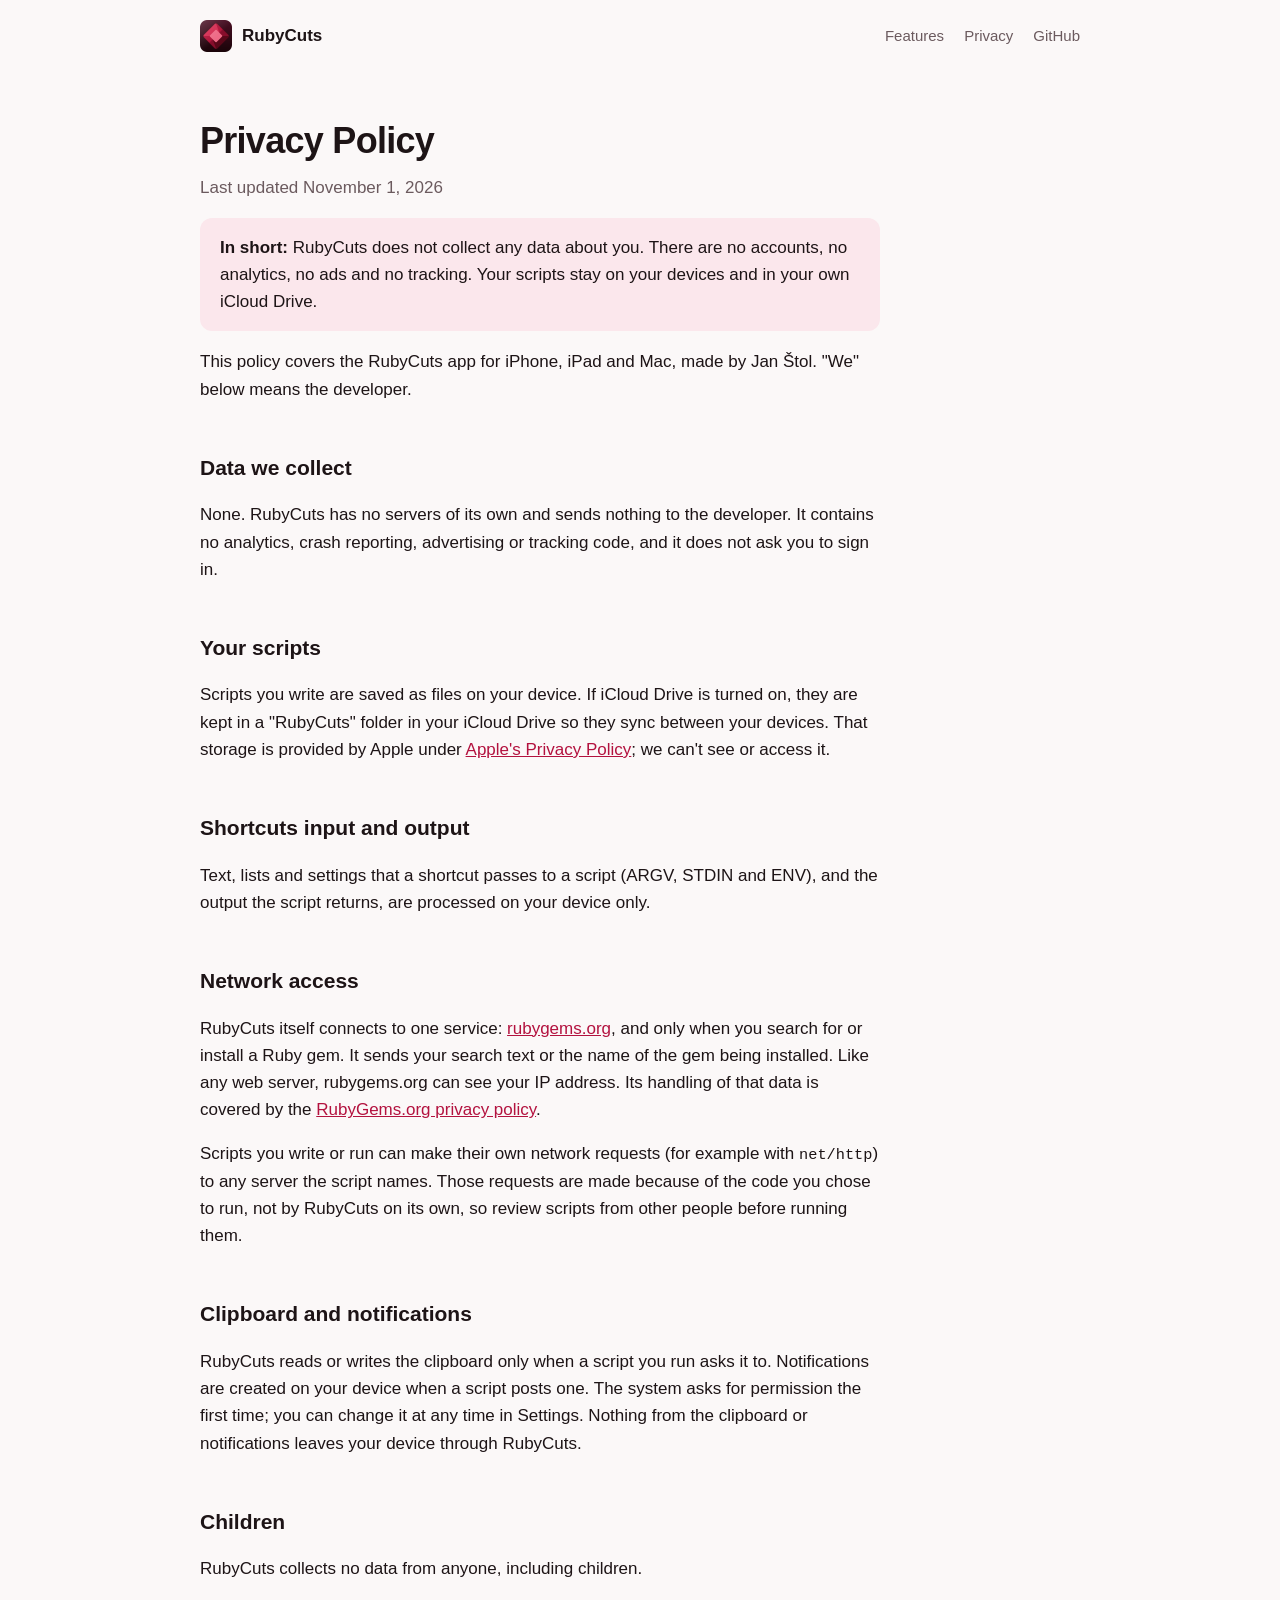
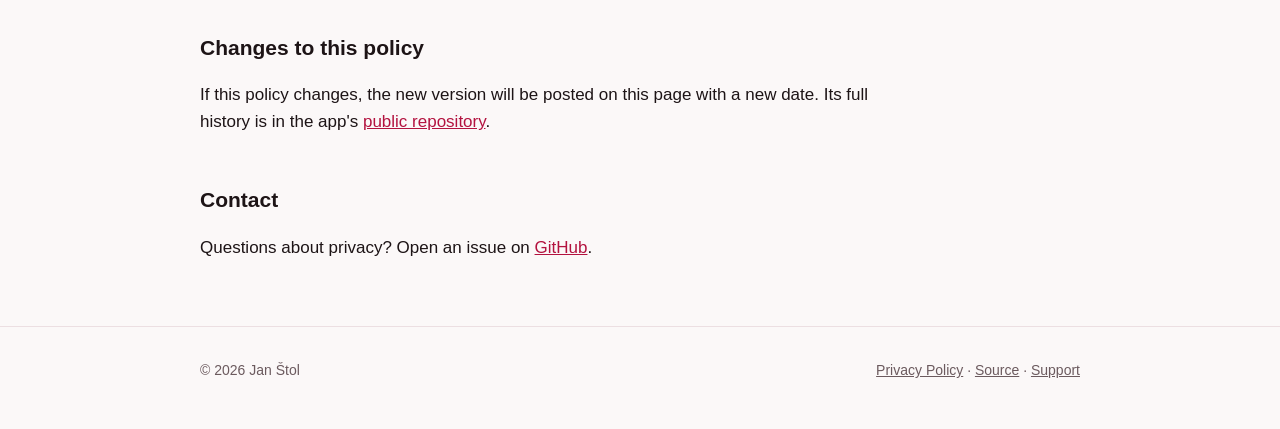
==== privacy.html @ ff724c03 "Add the RubyCuts website with landing page and privacy policy" ====
<!doctype html>
<html lang="en">
<head>
  <meta charset="utf-8">
  <meta name="viewport" content="width=device-width, initial-scale=1">
  <title>Privacy Policy - RubyCuts</title>
  <meta name="description" content="RubyCuts does not collect, store or share any personal data.">
  <link rel="icon" href="assets/icon.png">
  <link rel="apple-touch-icon" href="assets/icon.png">
  <link rel="stylesheet" href="style.css">
</head>
<body>
  <header class="site-header">
    <div class="wrap">
      <a class="brand" href="./"><img src="assets/icon.png" alt="">RubyCuts</a>
      <nav>
        <a href="./#features">Features</a>
        <a href="privacy.html">Privacy</a>
        <a href="https://github.com/janstol/RubyCuts">GitHub</a>
      </nav>
    </div>
  </header>

  <main class="wrap">
    <article class="prose">
      <h1>Privacy Policy</h1>
      <p class="updated">Last updated November 1, 2026</p>

      <p class="summary"><strong>In short:</strong> RubyCuts does not collect any data about you. There are no accounts, no analytics, no ads and no tracking. Your scripts stay on your devices and in your own iCloud Drive.</p>

      <p>This policy covers the RubyCuts app for iPhone, iPad and Mac, made by Jan Štol. "We" below means the developer.</p>

      <h2>Data we collect</h2>
      <p>None. RubyCuts has no servers of its own and sends nothing to the developer. It contains no analytics, crash reporting, advertising or tracking code, and it does not ask you to sign in.</p>

      <h2>Your scripts</h2>
      <p>Scripts you write are saved as files on your device. If iCloud Drive is turned on, they are kept in a "RubyCuts" folder in your iCloud Drive so they sync between your devices. That storage is provided by Apple under <a href="https://www.apple.com/legal/privacy/">Apple's Privacy Policy</a>; we can't see or access it.</p>

      <h2>Shortcuts input and output</h2>
      <p>Text, lists and settings that a shortcut passes to a script (ARGV, STDIN and ENV), and the output the script returns, are processed on your device only.</p>

      <h2>Network access</h2>
      <p>RubyCuts itself connects to one service: <a href="https://rubygems.org">rubygems.org</a>, and only when you search for or install a Ruby gem. It sends your search text or the name of the gem being installed. Like any web server, rubygems.org can see your IP address. Its handling of that data is covered by the <a href="https://rubygems.org/policies/privacy">RubyGems.org privacy policy</a>.</p>
      <p>Scripts you write or run can make their own network requests (for example with <code>net/http</code>) to any server the script names. Those requests are made because of the code you chose to run, not by RubyCuts on its own, so review scripts from other people before running them.</p>

      <h2>Clipboard and notifications</h2>
      <p>RubyCuts reads or writes the clipboard only when a script you run asks it to. Notifications are created on your device when a script posts one. The system asks for permission the first time; you can change it at any time in Settings. Nothing from the clipboard or notifications leaves your device through RubyCuts.</p>

      <h2>Children</h2>
      <p>RubyCuts collects no data from anyone, including children.</p>

      <h2>Changes to this policy</h2>
      <p>If this policy changes, the new version will be posted on this page with a new date. Its full history is in the app's <a href="https://github.com/janstol/RubyCuts/commits/gh-pages/privacy.html">public repository</a>.</p>

      <h2>Contact</h2>
      <p>Questions about privacy? Open an issue on <a href="https://github.com/janstol/RubyCuts/issues">GitHub</a>.</p>
    </article>
  </main>

  <footer class="site-footer">
    <div class="wrap">
      <span>&copy; 2026 Jan Štol</span>
      <span><a href="privacy.html">Privacy Policy</a> &middot; <a href="https://github.com/janstol/RubyCuts">Source</a> &middot; <a href="https://github.com/janstol/RubyCuts/issues">Support</a></span>
    </div>
  </footer>
</body>
</html>
---- style.css ----
:root {
  --bg: #fbf8f8;
  --surface: #ffffff;
  --text: #1d1416;
  --muted: #6b5a5e;
  --border: #ecdfe2;
  --accent: #b3123f;
  --accent-soft: #fbe7ec;
  --code-bg: #2a1118;
  --code-text: #f6e9ec;
  color-scheme: light dark;
}

@media (prefers-color-scheme: dark) {
  :root {
    --bg: #140c0e;
    --surface: #1e1316;
    --text: #f3e9eb;
    --muted: #b29fa4;
    --border: #36252a;
    --accent: #ff5c86;
    --accent-soft: #3a1620;
    --code-bg: #0c0607;
  }
}

* {
  box-sizing: border-box;
}

body {
  margin: 0;
  background: var(--bg);
  color: var(--text);
  font: 17px/1.6 -apple-system, BlinkMacSystemFont, "SF Pro Text", "Segoe UI", Roboto, sans-serif;
  -webkit-font-smoothing: antialiased;
}

a {
  color: var(--accent);
}

code,
pre {
  font-family: ui-monospace, "SF Mono", Menlo, Consolas, monospace;
  font-size: 0.9em;
}

.wrap {
  max-width: 920px;
  margin: 0 auto;
  padding: 0 20px;
}

/* Header */

.site-header {
  padding: 20px 0;
}

.site-header .wrap {
  display: flex;
  align-items: center;
  justify-content: space-between;
  gap: 16px;
}

.brand {
  display: flex;
  align-items: center;
  gap: 10px;
  color: var(--text);
  font-weight: 600;
  text-decoration: none;
}

.brand img {
  width: 32px;
  height: 32px;
}

.site-header nav {
  display: flex;
  gap: 20px;
  font-size: 15px;
}

.site-header nav a {
  color: var(--muted);
  text-decoration: none;
}

.site-header nav a:hover {
  color: var(--text);
}

/* Hero */

.hero {
  padding: 48px 0 32px;
  text-align: center;
}

.hero .icon {
  width: 128px;
  height: 128px;
  filter: drop-shadow(0 12px 28px rgba(120, 10, 40, 0.3));
}

.hero h1 {
  margin: 20px 0 8px;
  font-size: clamp(36px, 7vw, 56px);
  line-height: 1.1;
  letter-spacing: -0.02em;
}

.hero .tagline {
  max-width: 560px;
  margin: 0 auto;
  color: var(--muted);
  font-size: 20px;
}

.buttons {
  display: flex;
  flex-wrap: wrap;
  justify-content: center;
  gap: 12px;
  margin-top: 28px;
}

.button {
  display: inline-block;
  padding: 10px 20px;
  border-radius: 999px;
  font-weight: 600;
  text-decoration: none;
}

.button.primary {
  background: var(--accent);
  color: #fff;
}

.button.secondary {
  background: var(--accent-soft);
  color: var(--accent);
}

.platforms {
  margin-top: 14px;
  color: var(--muted);
  font-size: 14px;
}

/* Screenshots */

.shots {
  display: flex;
  justify-content: center;
  gap: 20px;
  padding: 24px 0 8px;
}

.shots img {
  width: 30%;
  max-width: 240px;
  border-radius: 28px;
  border: 1px solid var(--border);
  box-shadow: 0 18px 40px rgba(60, 10, 25, 0.15);
}

/* Sections */

section {
  padding: 72px 0 8px;
}

section h2 {
  margin: 0 0 24px;
  font-size: 28px;
  letter-spacing: -0.01em;
}

.features {
  display: grid;
  grid-template-columns: repeat(auto-fit, minmax(260px, 1fr));
  gap: 16px;
}

.feature {
  padding: 20px;
  border: 1px solid var(--border);
  border-radius: 16px;
  background: var(--surface);
}

.feature h3 {
  margin: 0 0 6px;
  font-size: 17px;
}

.feature p {
  margin: 0;
  color: var(--muted);
  font-size: 15px;
}

pre.example {
  overflow-x: auto;
  margin: 0;
  padding: 20px;
  border-radius: 16px;
  background: var(--code-bg);
  color: var(--code-text);
  line-height: 1.5;
}

.example .c { color: #a08a90; }
.example .s { color: #ff7a93; }
.example .k { color: #c792ea; }

/* Long-form text (privacy policy) */

.prose {
  max-width: 680px;
  padding: 24px 0 48px;
}

.prose h1 {
  margin: 16px 0 4px;
  font-size: 36px;
  letter-spacing: -0.02em;
}

.prose h2 {
  margin: 48px 0 8px;
  font-size: 21px;
}

.prose .updated {
  margin-top: 0;
  color: var(--muted);
}

.prose .summary {
  padding: 16px 20px;
  border-radius: 12px;
  background: var(--accent-soft);
}

/* Footer */

.site-footer {
  padding: 32px 0 48px;
  border-top: 1px solid var(--border);
  color: var(--muted);
  font-size: 14px;
}

.site-footer .wrap {
  display: flex;
  flex-wrap: wrap;
  justify-content: space-between;
  gap: 12px;
}

.site-footer a {
  color: var(--muted);
}

@media (max-width: 560px) {
  .site-header nav {
    gap: 14px;
  }

  .shots {
    gap: 10px;
  }

  .shots img {
    border-radius: 16px;
  }
}
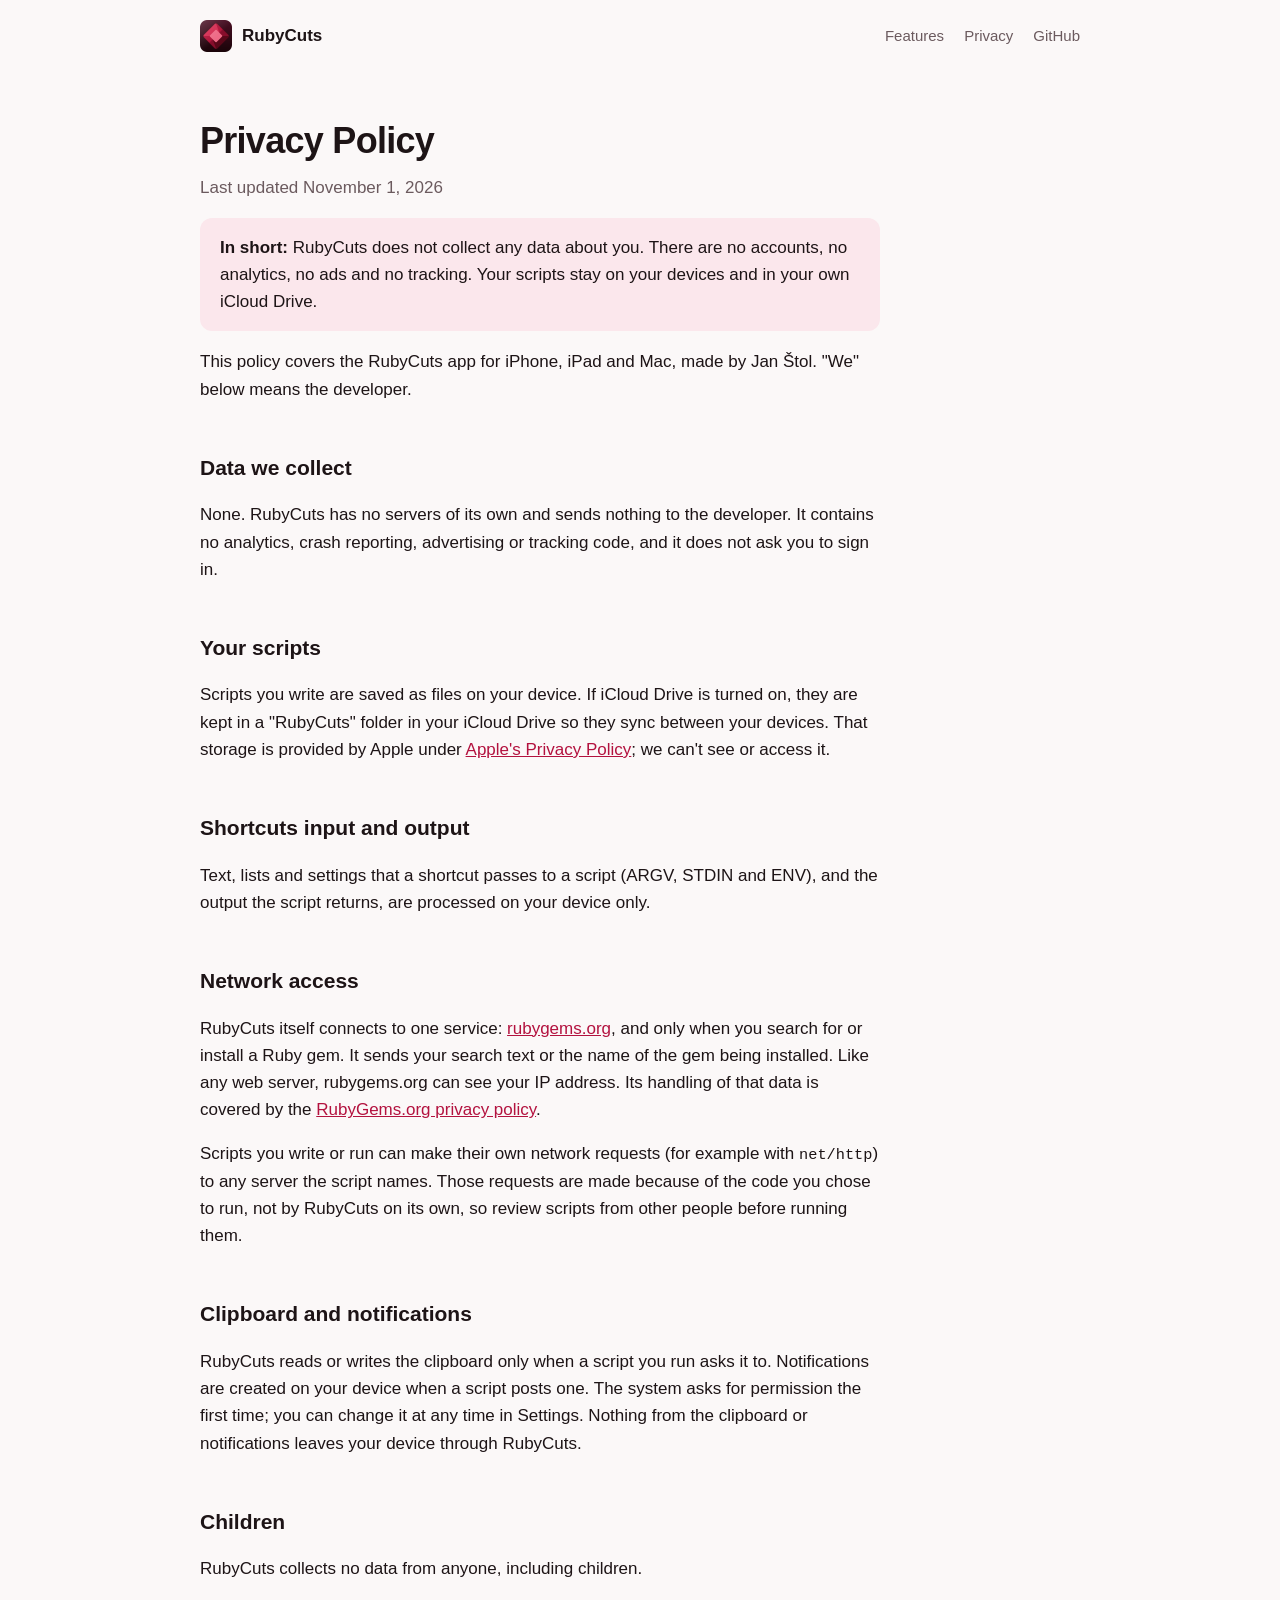
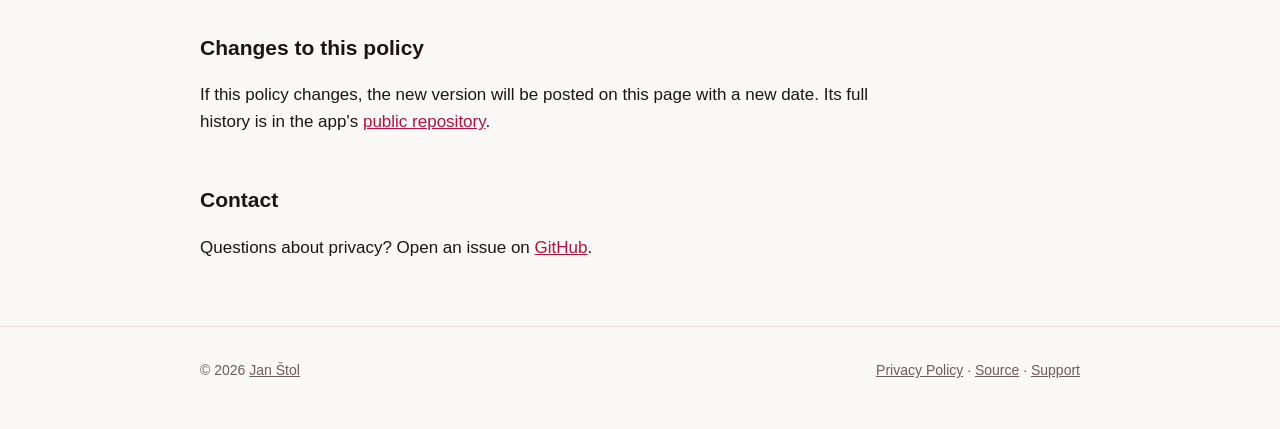
==== commit 5ee8456c: "Link my name in the footer to stol.dev" ====
--- a/privacy.html
+++ b/privacy.html
@@ -59,7 +59,7 @@
 
   <footer class="site-footer">
     <div class="wrap">
-      <span>&copy; 2026 Jan Štol</span>
+      <span>&copy; 2026 <a href="https://stol.dev">Jan Štol</a></span>
       <span><a href="privacy.html">Privacy Policy</a> &middot; <a href="https://github.com/janstol/RubyCuts">Source</a> &middot; <a href="https://github.com/janstol/RubyCuts/issues">Support</a></span>
     </div>
   </footer>
--- a/style.css
+++ b/style.css
@@ -124,9 +124,18 @@
 .buttons {
   display: flex;
   flex-wrap: wrap;
+  align-items: center;
   justify-content: center;
   gap: 12px;
   margin-top: 28px;
+}
+
+/* Apple's badge artwork, used as supplied; only its size is set here. */
+.app-store-badge img {
+  display: block;
+  width: auto;
+  height: 50px;
+  cursor: pointer;
 }
 
 .button {
@@ -172,8 +181,10 @@
 
 /* Sections */
 
-section {
-  padding: 72px 0 8px;
+/* .wrap sets horizontal padding, so vertical padding needs the more specific selector. */
+section.wrap {
+  padding-top: 72px;
+  padding-bottom: 8px;
 }
 
 section h2 {
